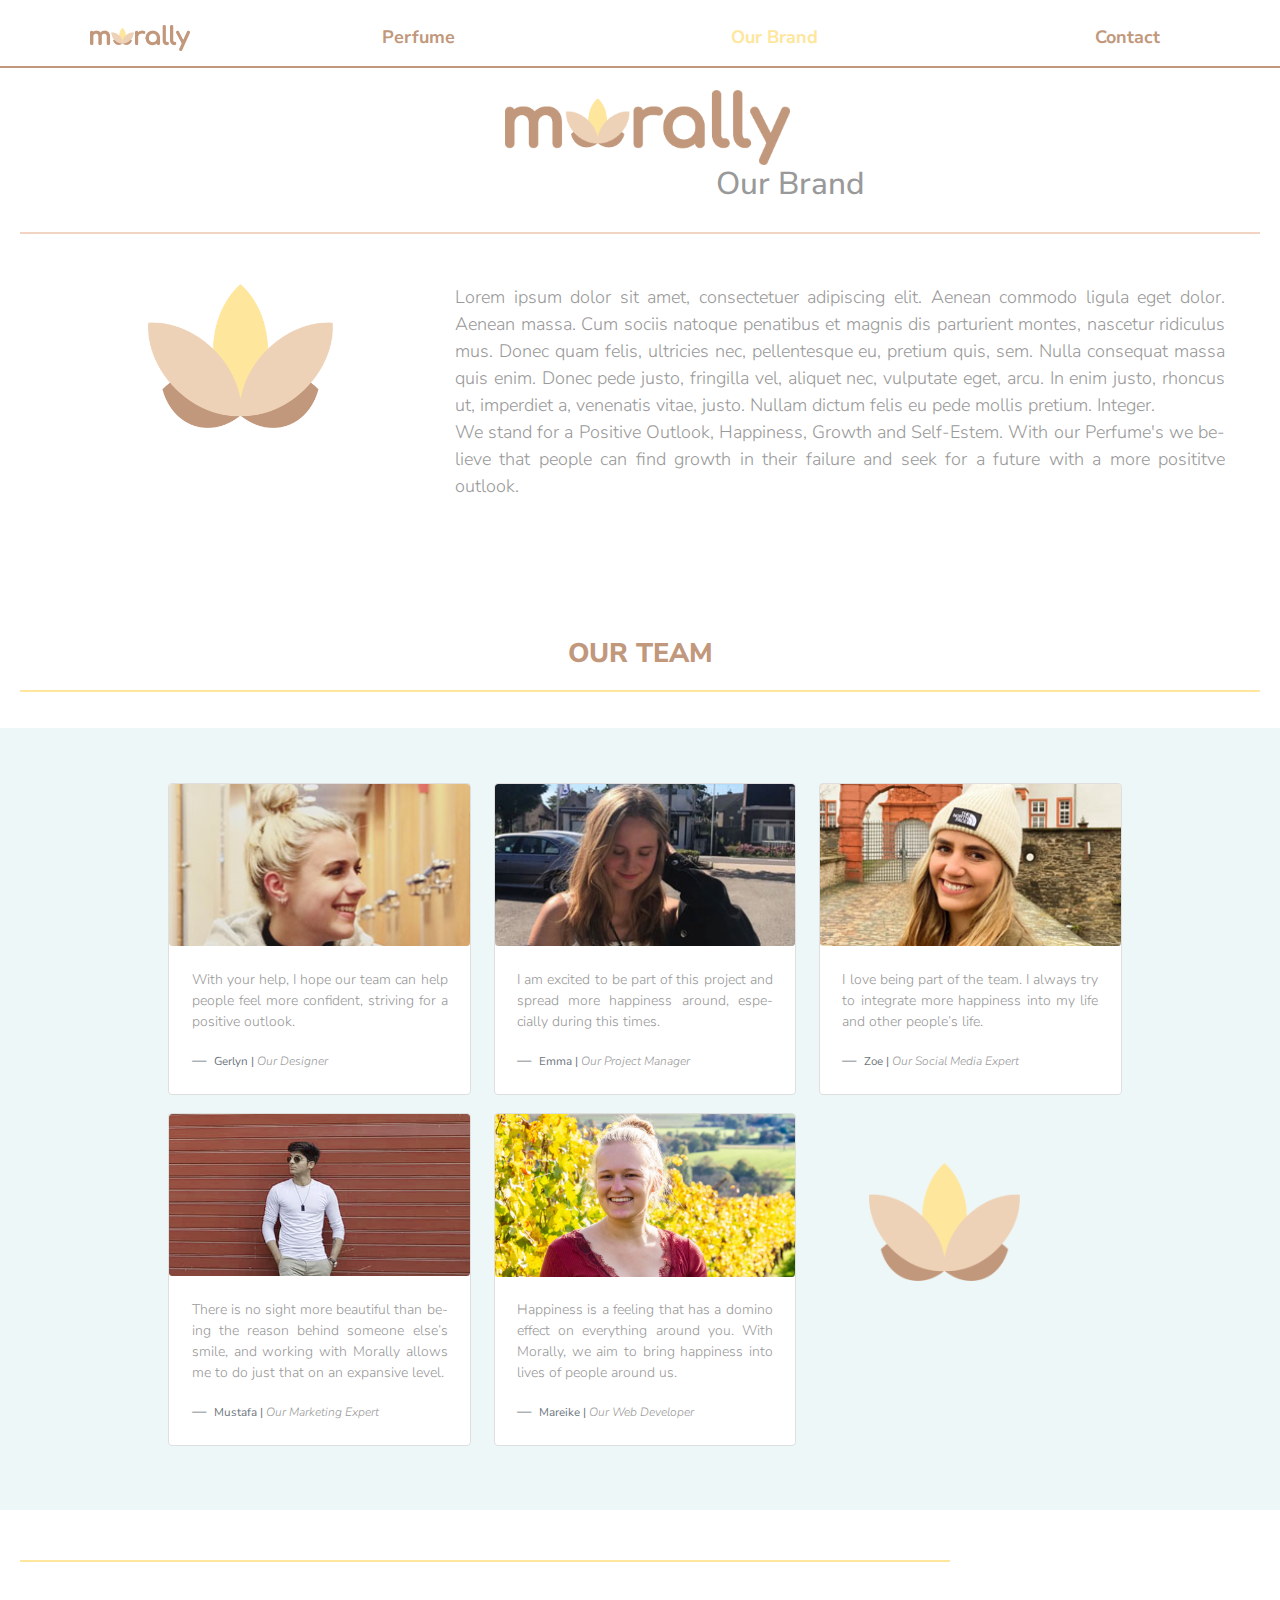
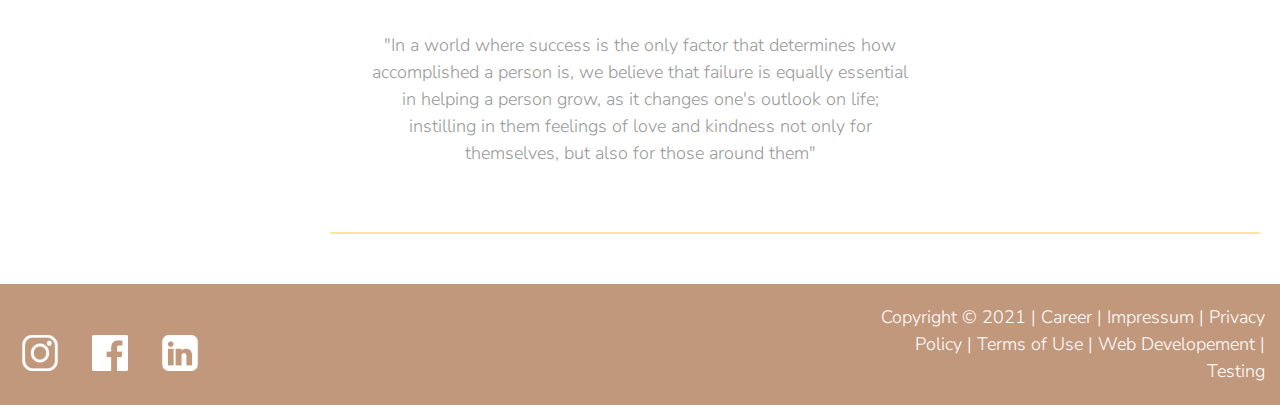
==== about_us.html @ ff05f52d "added new css and improvements" ====
<!doctype html>
<html lang="en">
    <head>
      <!-- Global site tag (gtag.js) - Google Analytics -->
        <script async src="https://www.googletagmanager.com/gtag/js?id=UA-192711622-1"></script>
        <script>
        window.dataLayer = window.dataLayer || [];
        function gtag(){dataLayer.push(arguments);}
        gtag('js', new Date());

        gtag('config', 'UA-192711622-1');
        </script>
        <!-- Required meta tags -->
        <meta charset="utf-8">
        <meta name="viewport" content="width=device-width, initial-scale=1, shrink-to-fit=no">

        <!-- Bootstrap CSS -->
        <link rel="stylesheet" href="css/bootstrap.min.css" type="text/css">
        <link href="css/styles.css" rel="stylesheet" type="text/css">
        <link rel="preconnect" href="https://fonts.gstatic.com">
        <link href="https://fonts.googleapis.com/css2?family=Nunito+Sans:wght@300;800&display=swap" rel="stylesheet">
        <title>Morally</title>
    </head>
  <body>
    <!-- navbar stars-->
<div class="border-nav  fixed-top">
    <nav class="navbar navbar-expand-lg navbar-light">
      <a class="navbar-brand nav-link" href="index.html" >
        <img src="images/Logo_Morally.png" width="100" class="d-inline-block align-top" alt="morally_logo">
      </a>
      <button class="navbar-toggler" type="button" data-toggle="collapse" data-target="#navbarSupportedContent" aria-controls="navbarSupportedContent" aria-expanded="false" aria-label="Toggle navigation">
        <span class="navbar-toggler-icon"></span>
      </button>
      <div class="collapse navbar-collapse" id="navbarSupportedContent">
      <!-- <a class="flex-sm-fill text-sm-center nav-link nav-font-color" href="index.html"><img src="images/Logo_Morally.png" width="100" class="d-inline-block align-top" alt="cup"></a> -->
      <a class="flex-sm-fill text-sm-center nav-link nav-font-color" href="product.html">Perfume</a>
      <a class="flex-sm-fill text-sm-center nav-link nav-font-color2" href="about_us.html">Our Brand</a>
      <a class="flex-sm-fill text-sm-center nav-link nav-font-color" href="contact.html">Contact</a>
    </div>
    </nav>
  </div>
      <!-- navbar ends  -->
     <header>
        <div class="container-fluid box-4 box-5">
          <div class="row justify-content-center text-center border-headline-3">
            <div class="col-md-6 offset-md-3">
              <img src="images/Logo_Morally.png" class="Logo d-block w-50 img-fluid" alt="Morally">
              <h3>Our Brand</h3>
            </div>
          </div>
        </div>
      </header>
      <main>
        <!-- backgorund-info -->
        <div class="box box-5">
        <div class="row box">
          <div class="col-md-4 col-12">
            <img  src="images/Morally_Flower.png" alt="Flower" class="d-block w-50 img-fluid logo-size mx-auto">
          </div>
          <div class="col-md-8 col-12 Blocksatz">
            Lorem ipsum dolor sit amet, consectetuer adipiscing elit. Aenean commodo ligula eget dolor. Aenean massa. Cum sociis natoque penatibus et magnis dis parturient montes, nascetur ridiculus mus. Donec quam felis, ultricies nec, pellentesque eu, pretium quis, sem. Nulla consequat massa quis enim. Donec pede justo, fringilla vel, aliquet nec, vulputate eget, arcu. In enim justo, rhoncus ut, imperdiet a, venenatis vitae, justo. Nullam dictum felis eu pede mollis pretium. Integer.
            <br>
           <p>We stand for a Positive Outlook, Happiness, Growth and Self-Estem. With our Perfume's we believe that people can find growth in their failure and seek for a future with a more posititve outlook.</p>
        </div>
      </div>
    </div>
        <!-- end introduction, mission, vision, values -->
        <!-- team -->
        <div class="container-fluid">
          <div class="box">
            <h4 class="Headline border-headline text-center">OUR TEAM</h4><br>
          </div>
        <div class="box-2 color4 Blocksatz">
          <div class="row">
              <div class="col-md-10 offset-md-1">
                  <div class="card-columns">
                      <div class="card">
                        <img class="card-img img-fluid" src="images/picture_Gerlyn.jpg" alt="Card image">
                        <div class="card-body">
                          <p class="card-text">With your help, I hope our team can help people feel more confident, striving for a positive outlook.<br></p>
                          <div class="blockquote-footer">
                            <small class="text-muted">
                              Gerlyn |<cite title="Source Title"> Our Designer</cite>
                            </small>
                          </div>
                        </div>
                    </div>
                    <div class="card">
                      <img class="card-img img-fluid" src="images/picture_Emma.jpg" alt="Card image">
                      <div class="card-body">
                        <p class="card-text">I am excited to be part of this project and spread more happiness around, especially during this times.</p>
                        <div class="blockquote-footer">
                          <small class="text-muted">
                            Emma |<cite title="Source Title">  Our Project Manager</cite>
                          </small>
                        </div>
                      </div>
                  </div>
                  <div class="card">
                    <img class="card-img img-fluid" src="images/picture_Zoe.jpg" alt="Card image">
                    <div class="card-body">
                      <p class="card-text">I love being part of the team. I always try to integrate more happiness into my life and other people’s life.</p>
                      <div class="blockquote-footer">
                        <small class="text-muted">
                          Zoe |<cite title="Source Title">  Our Social Media Expert</cite>
                        </small>
                      </div>
                    </div>
                  </div>
                  </div>
                </div>
              </div>
              <div class="row">
               <div class="col-md-10 offset-md-1">
                <div class="card-columns">
                  <div class="card">
                    <img class="card-img img-fluid" src="images/picture_Mustafa.jpg" alt="Card image">
                      <div class="card-body">
                        <p class="card-text">There is no sight more beautiful than being the reason behind someone else’s smile, and working with Morally allows me to do just that on an expansive level.</p>
                          <div class="blockquote-footer">
                            <small class="text-muted">
                                  Mustafa |<cite title="Source Title">  Our Marketing Expert</cite>
                            </small>
                          </div>
                        </div>
                      </div>
                      <div class="card">
                        <img class="card-img img-fluid" src="images/picture_Mareike.jpg" alt="Card image">
                          <div class="card-body">
                              <p class="card-text"> Happiness is a feeling that has a domino effect on everything around you. With Morally, we aim to bring happiness into lives of people around us.</p>
                              <div class="blockquote-footer">
                                <small class="text-muted">
                                  Mareike |<cite title="Source Title">  Our Web Developer</cite>
                                </small>
                              </div>
                            </div>
                        </div>
                        <div class="card smartnone" style="background-color:transparent; border:none;">
                          <img class="w-50 float-center" src="images/Morally_Flower.png" alt="Card image">
                          </div>
                      </div>
                    </div>
                  </div>
                </div>
          </div>

        <!-- vision -->
        <div class="container-fluid box box-5">
          <div class="row">
            <div class="col-md-3 border-headline-2 smartnone">
              </div>
            <div class="col-md-6 border-headline border-headline-2 text-center">
              <div  class="box">
                <p>"In a world where success is the only factor that determines how accomplished a person is, we believe that failure is equally essential in helping a person grow, as it changes one's outlook on life; instilling in them feelings of love and kindness not only for themselves, but also for those around them"</p><br>
              </div>
            </div>
            <div class="col-md-3 border-headline smartnone">
                <div class="container-fluid"></div>
              </div>
            </div>
          </div>

      </main>
      <footer>
        <div class="row navbar navbar-expand-lg">
          <div class="col">
            <div class="icon"><a href="https://www.instagram.com/_morally_official_/" target="_blank"><img src="images/Instagram_Icon_weiss.png" alt="Instagram"></a></div>
            <div class="icon" id="Facebook"><a href="https://de-de.facebook.com/ " target="_blank"><img src="images/Facebook_Icon_weiss.png" alt="Facebook"></a></div>
            <div class="icon"><a href="https://www.linkedin.com/ " target="_blank"><img src="images/LinkedIn_Icon_weiss.png" alt="LinkedIn"></a></div>
          </div>
          <div class="col cup-footer text-center">
          </div>
          <div class="col text-right">
            <a class="color-white" href="link.html">Copyright © 2021 | Career | Impressum | Privacy Policy | Terms of Use</a><a class="color-white"  href="testing_prototype.html"> | Web Developement | Testing</a>
          </div>
        </div>
      </footer>
    <!-- Optional JavaScript -->
    <!-- jQuery first, then Popper.js is included in the Bootstrap JS, then Bootstrap JS -->
    <script src="js/jquery-3.6.0.slim.min.js"></script>
    <script src="js/bootstrap.bundle.min.js"></script>
    <!-- <script src=""></script> -->
  </body>
</html>
---- css/styles.css ----
/* own css */
* {
margin: 0;
padding: 0;
font-family: 'Raleway', sans-serif;
color: #999999;
font-family: 'Nunito Sans', sans-serif;
font-weight: 300;
font-size: 18px;
}
.row {
  padding: 0;
  margin: 0;
}
.container-fluid {
  padding: 0;
  margin: 0;
}
.box {
  margin-top: 50px;
  padding: 0 20px;
}
.box-2{
  padding: 50px;
}

.box-5 {
  padding-bottom: 50px;
}

.box-3 {
  padding-bottom: 50px;
  padding-top:  50px;
}
.box-4 {
    padding: 0 20px;
}


/* NEW */
.box-5 {
  margin-top: 50px;;
}

.Headline {
  font-weight: 800;
  color: #C1987C;
 }

 .color1 {
   background-color: rgba(242, 212, 194,0.5);

 }
 .color2 {
   background-color: rgba( 	255, 230, 157,0.5);
 }
 .color3 {
   background-color: rgba(230, 236, 182,0.5);
 }
 .color4 {
   background-color: rgba( 	222, 240, 240,0.5);
 }
 .color-white {
   color: white;
 }
 .color-yellow-light {
   background-color: #FFF6DD;
 }
 .center-img {
   padding: 20px 0px;
 }

 .box-text {
   padding: 100px 200px;
   margin: 20px 0px;
 }

 .box-text-2 {
   padding: 50px;
   margin: 40px 0px;
 }

 .box-text-3 {
   padding: 10px 30px;
 }

 .box-text-4 {
   padding: 10px 10px 15px 0px;
 }

 .background {
   padding: 20px 15px 15px 15px;
   margin: 20px;
 }

 .Blocksatz {
   hyphens: auto;
 	text-align: justify
 }


/* nav */
.border-nav {
  border-bottom: solid #c1987c 2px;
  background-color: white;
  padding: 10px 0 0 0;
}
.nav-font-color {
  color: #c1987c;
  font-weight: bold;
}
.nav-font-color2 , .nav-link:hover {
  color: #fee69c;
  font-weight: bold
}

/* introduction */
.Logo {
  margin-top: 20px;
  width: 30%;
}

/* .background {
  padding: 20px 15px 15px 15px;
  margin: 20px;
} */

/* index  */

/* slideshow */

/* footer */
footer {
 background-color: #c1987c;
}

footer div div {
  display: inline-block;
}
footer div div div {
  display: inline-block;
  width: 2rem;
  height: 2rem;
  margin-top: 1rem;
}
footer div div img {
  height: 100%;
}
footer .row {
 padding: 20px 0;
 margin: 0;
}
#icon {
  margin-left: 1.5rem;
  margin-bottom: 0.5rem;
  display: inline-block;
}
.icon {
  margin-right: 1.2rem;
}
#Facebook {
  margin-left: 0.8rem;
}
#impressumText {
  display: flex;
  margin-top: 1rem;
  margin-left: 2rem;
  margin-right: 1rem;
  font-size: 0.7rem;
}
footer a:hover {
  text-decoration: none;
  color: grey;
}

/* contact */

#ersteReiheSmartphone {
  display: none;
}

#ersteReiheDesktop {
  display: flex;
  justify-content: center;
  width: 90%;
}
.TabletQuerieContact {
  width: 90%;
}

.Name {
  background-color: #ffffff;
  height: 2rem;
  margin-right: 0.5rem;
  font-size: 0.8rem;
  border-radius: 10px;
  border-style: hidden;
  border:  #C1987C solid 2px;
  color:  #C1987C;
}

.Surname {
  background-color: #ffffff;
  height: 2rem;
  margin-left: 0.5rem;
  font-size: 0.8rem;
  border-radius: 10px;
  border-style: hidden;
  border:  #C1987C solid 2px;
  color:  #C1987C;
}

#EMail {
  background-color: #ffffff;
  height: 2rem;
  display: block;
  order: 2;
  margin-top: 1rem;
  font-size: 0.8rem;
  border-radius: 10px;
  border-style: hidden;
  border:  #C1987C solid 2px;
  color:  #C1987C;

}

#Subject {
  background-color: #ffffff;
  height: 2rem;
  display: block;
  order: 3;
  margin-top: 1rem;
  font-size: 0.8rem;
    border-radius: 10px;
    border-style: hidden;
    border:  #C1987C solid 2px;
    color:  #C1987C;

}

#Message {
  background-color: #ffffff;
  height: 10rem;
  display: block;
  order: 4;
  margin-top: 1rem;
  font-size: 0.8rem;
  border-radius: 10px;
  border-style: hidden;
  border:  #C1987C solid 2px;
  color:  #C1987C;
}

.submit {
  color: #C1987C;
  order: 4;
  background-color:#FFFFFF;
  margin-top: 1rem;
  height: 2.2rem;
  width: 13rem;
  border-style: hidden;
  border:  #C1987C solid 2px;
  border-radius: 10px;
  font-size: 1rem;
  font-weight: bold;
  color:  #C1987C;
}

.submit:hover {
  background-color:  rgb(242, 212, 194);
  color: white;
  border: white;
}

textarea {
  resize: none;
}

#WeisseBoxenFormular {
  display: flex;
  flex-wrap: wrap;
  align-items: center;
  flex-direction: column;
  align-content: center;
  justify-content: center;
  z-index: 1;
}

#WeisseBoxenFormular input {
  padding-left: 0.5rem;
}

#WeisseBoxenFormular textarea {
  padding-left: 0.5rem;
}


.contact-background {
  background-image: url("../images/color1-background.jpg");
  background-size: contain;
}

.border-headline-5 {
  border-bottom: solid rgb(230, 236, 182) 2px;
  padding: 20px;
}
	
.border-headline-3 {
  border-bottom: solid rgb(242, 212, 194) 2px;
  padding: 20px;
}

/* about us */
.box-team {
  padding: 20px;
  margin: 20px;
}

.img-size {
  padding: 10px;
}

.border-headline-2 {
    border-top: solid #FFE69D 2px;
    /* padding: 20px; */
 }

.border-headline {
    border-bottom: solid #FFE69D 2px;
    padding: 20px;
 }

.border-headline {
    border-bottom: solid #FFE69D 2px;
    padding: 20px;
 }

.float-center {
  margin: 50px;
}

cite {
  font-size: 12px;
}

.card-text {
  font-size: 14px;
}
.card{
	display: inline-grid;
	margin: 5px;
}


/* Testing */

.border-headline-4 {
    border-bottom: solid #def0f0 2px;
    padding: 20px;
 }

.small-fontsize  {
  font-size: 12px;
}

/* Index NEW */
.Insta-Button {
  color: #C1987C;
  font-weight: bold;
}

.fixed-top {
    position: fixed;
    top: 0;
    right: 0;
    left: 0;
    z-index: 1030;
}

/*NAV NEW*/
.nav-link {
  padding: 0.3rem 0rem 0.3rem 4rem;
}



/* NEW1 Media Queries //Contact Page */
/* // Small devices (landscape phones, 576px and up) */
@media (max-width: 576px)
/* Contact Page */
    {
   .contact-background {
     background-image: none;
     background-color: rgba(242, 212, 194,0.5);
     }
     .smartnone {
       display: none;
     }
     /*navbar*/
     .nav-link {
       padding: 0.3rem 0rem 0.3rem 0rem;

     }
   }


.navbar-brand {
  font-size: 0rem;
}

.carousel-control-next-icon {
  color: black;
}
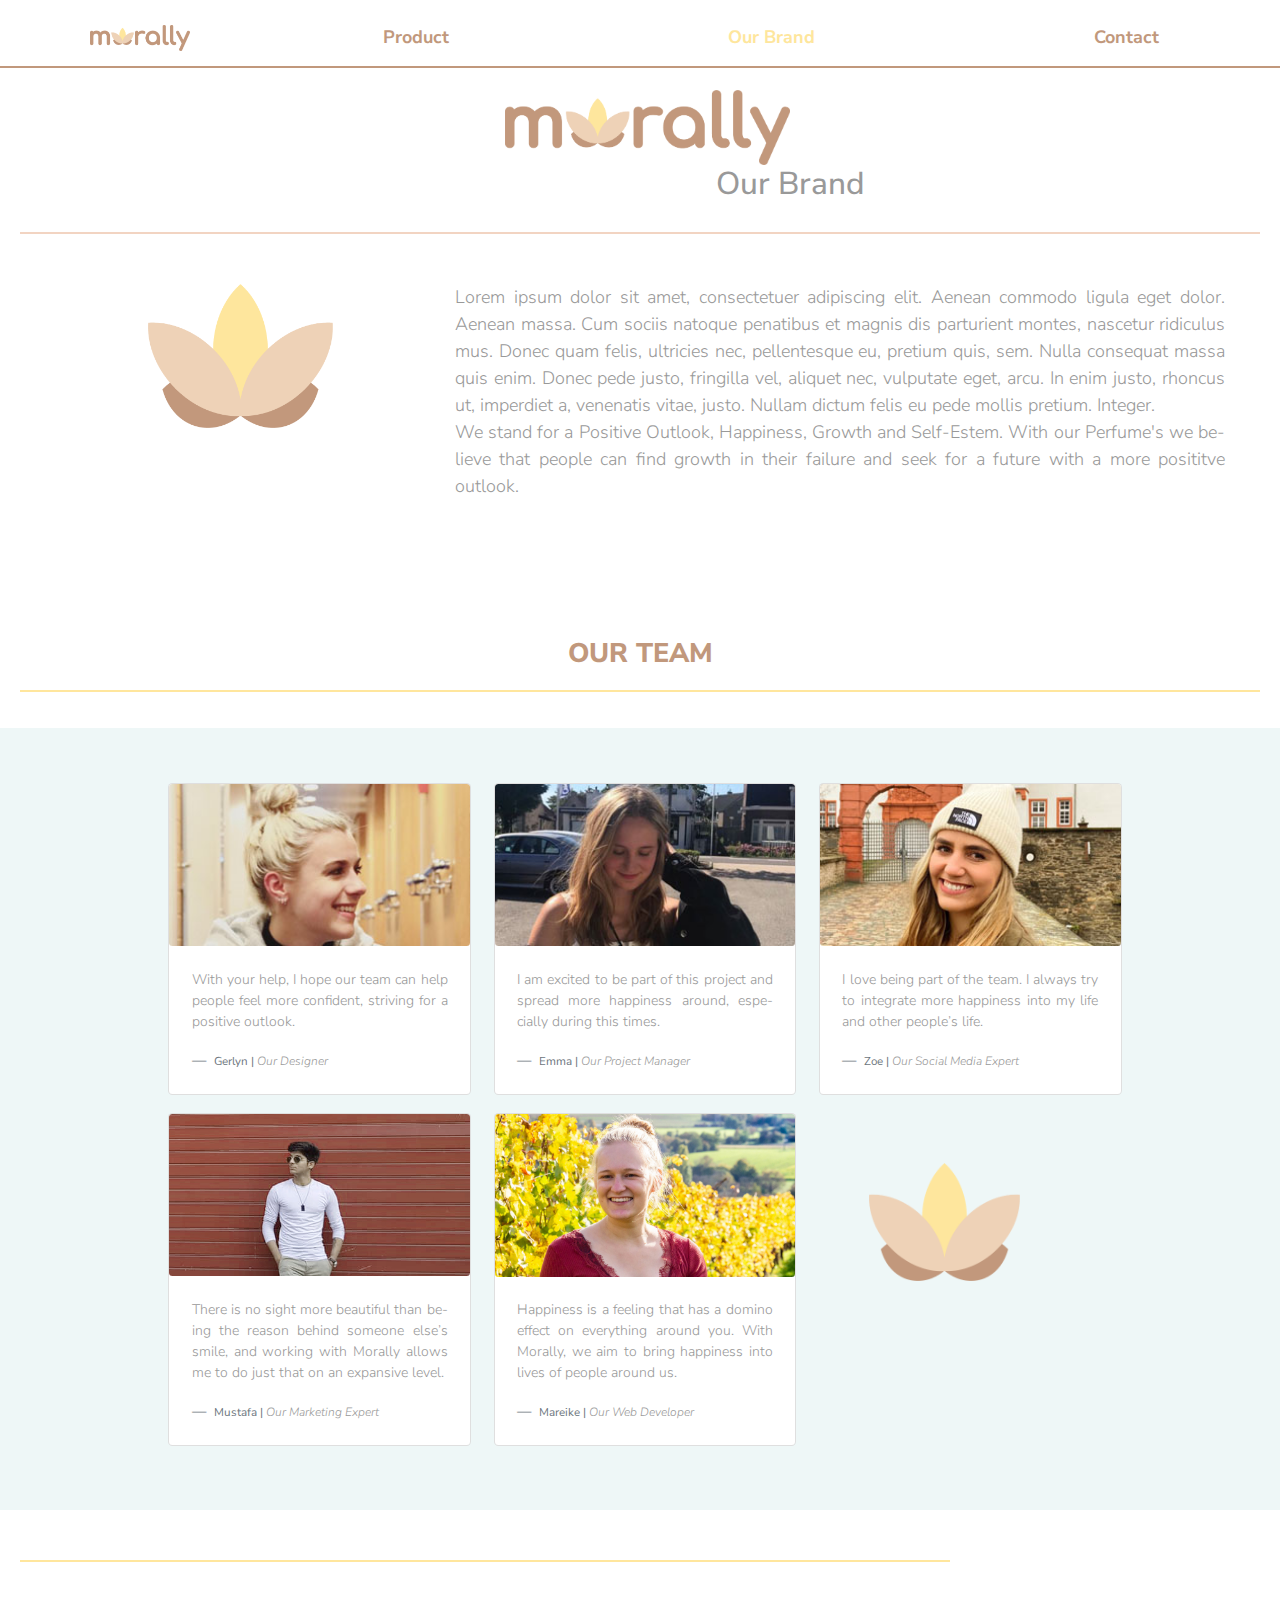
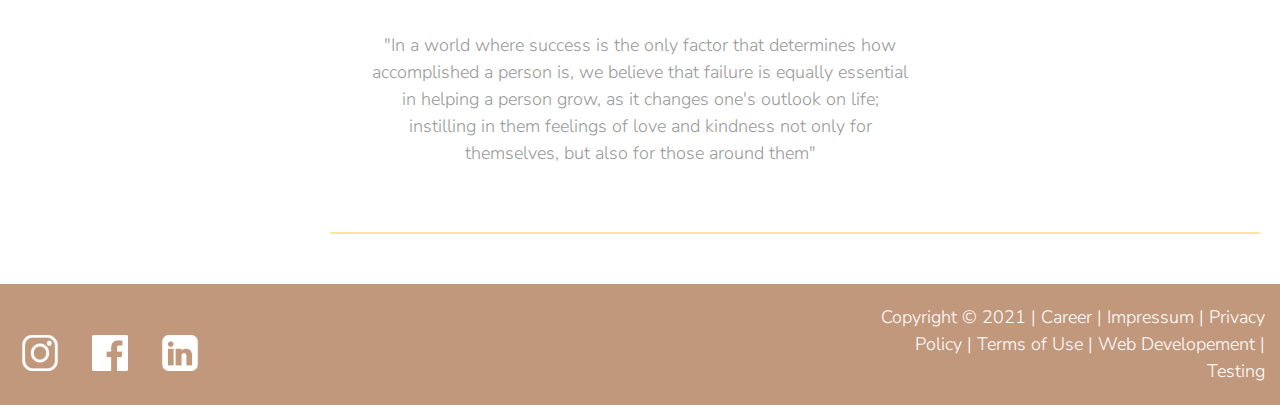
==== commit 7e782b68: "renamed product page" ====
--- a/about_us.html
+++ b/about_us.html
@@ -33,7 +33,7 @@
       </button>
       <div class="collapse navbar-collapse" id="navbarSupportedContent">
       <!-- <a class="flex-sm-fill text-sm-center nav-link nav-font-color" href="index.html"><img src="images/Logo_Morally.png" width="100" class="d-inline-block align-top" alt="cup"></a> -->
-      <a class="flex-sm-fill text-sm-center nav-link nav-font-color" href="product.html">Perfume</a>
+      <a class="flex-sm-fill text-sm-center nav-link nav-font-color" href="product.html">Product</a>
       <a class="flex-sm-fill text-sm-center nav-link nav-font-color2" href="about_us.html">Our Brand</a>
       <a class="flex-sm-fill text-sm-center nav-link nav-font-color" href="contact.html">Contact</a>
     </div>
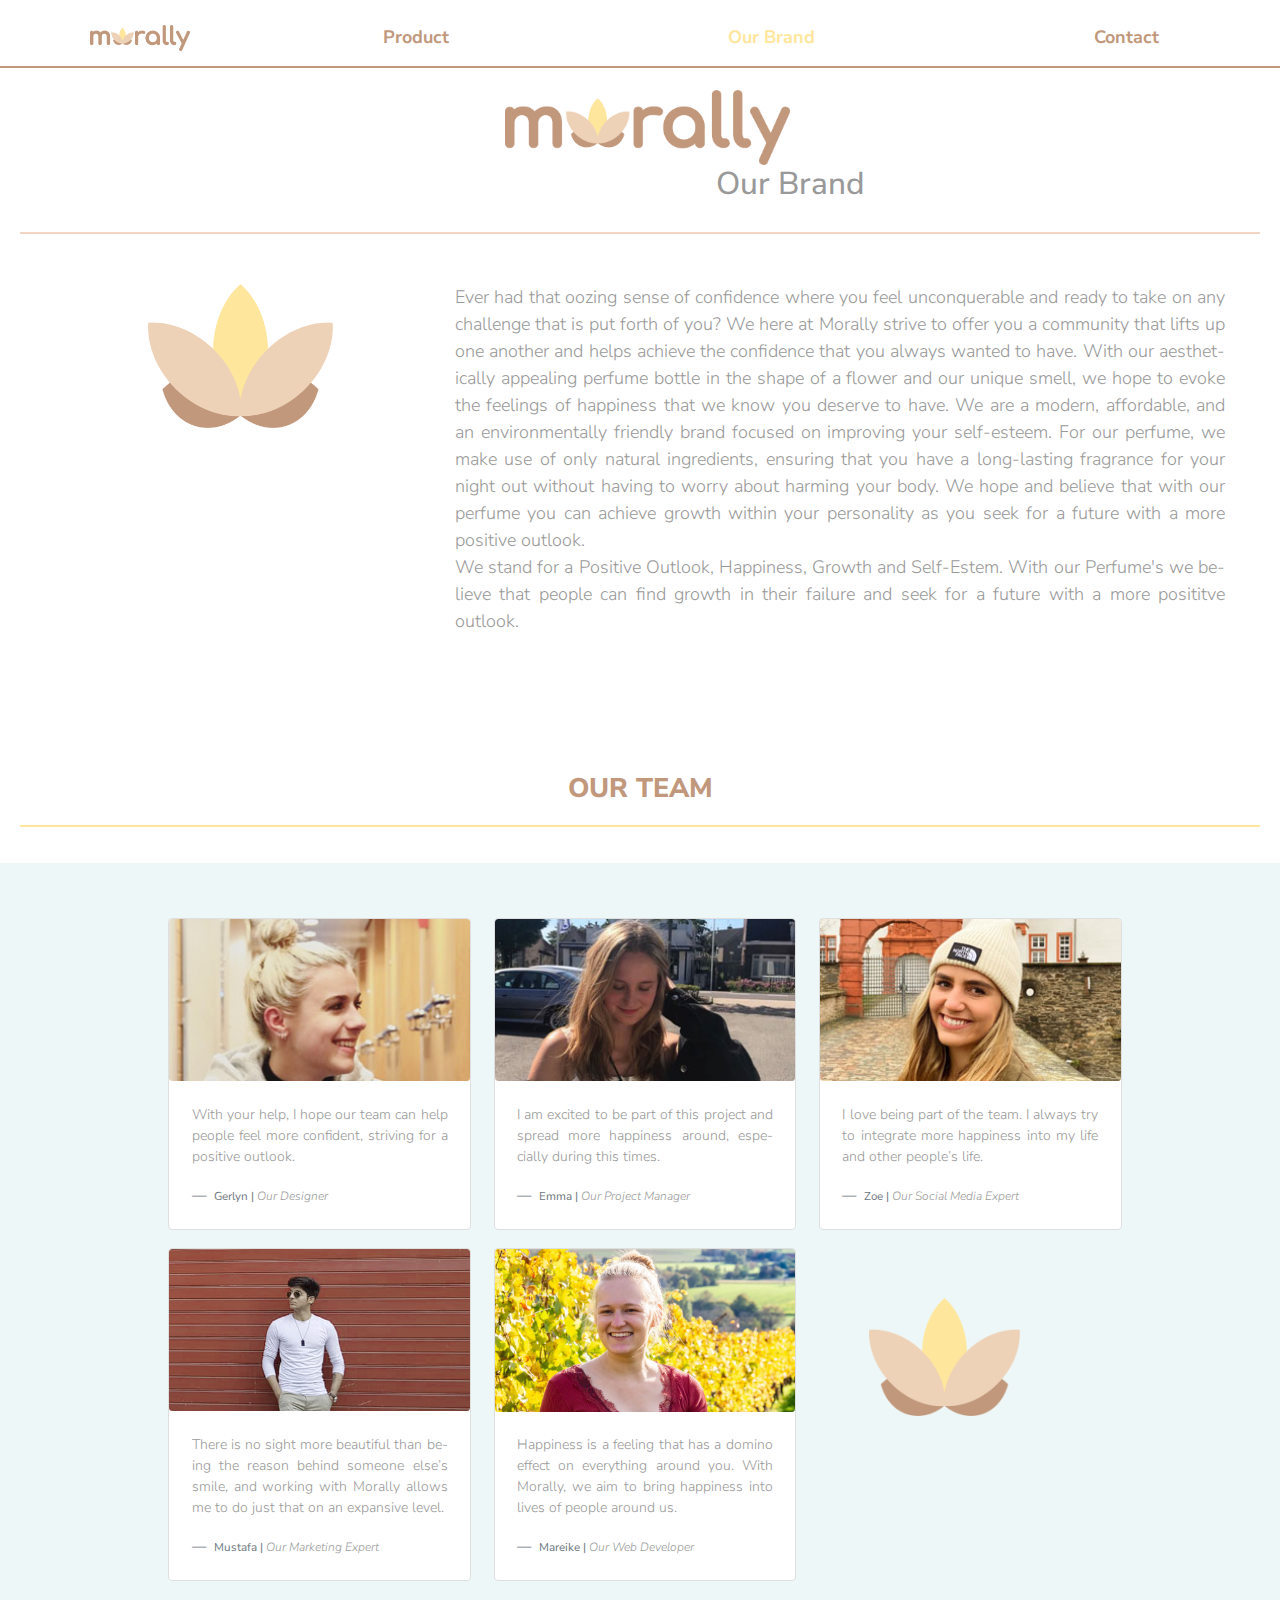
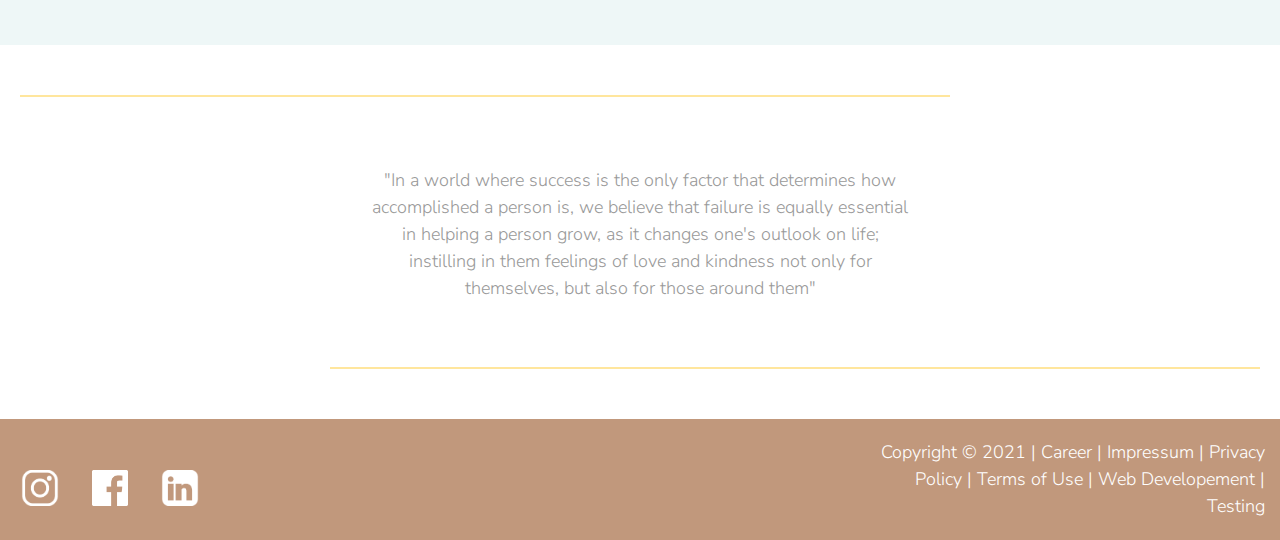
==== commit f8aee1e1: "added text about us page" ====
--- a/about_us.html
+++ b/about_us.html
@@ -58,7 +58,9 @@
             <img  src="images/Morally_Flower.png" alt="Flower" class="d-block w-50 img-fluid logo-size mx-auto">
           </div>
           <div class="col-md-8 col-12 Blocksatz">
-            Lorem ipsum dolor sit amet, consectetuer adipiscing elit. Aenean commodo ligula eget dolor. Aenean massa. Cum sociis natoque penatibus et magnis dis parturient montes, nascetur ridiculus mus. Donec quam felis, ultricies nec, pellentesque eu, pretium quis, sem. Nulla consequat massa quis enim. Donec pede justo, fringilla vel, aliquet nec, vulputate eget, arcu. In enim justo, rhoncus ut, imperdiet a, venenatis vitae, justo. Nullam dictum felis eu pede mollis pretium. Integer.
+           Ever had that oozing sense of confidence where you feel unconquerable and ready to take on any challenge that is put forth of you? We here at Morally strive to offer you a community that lifts up one another and helps achieve the confidence that you always wanted to have.
+			 
+			With our aesthetically appealing perfume bottle in the shape of a flower and our unique smell, we hope to evoke the feelings of happiness that we know you deserve to have. We are a modern, affordable, and an environmentally friendly brand focused on improving your self-esteem. For our perfume, we make use of only natural ingredients, ensuring that you have a long-lasting fragrance for your night out without having to worry about harming your body. We hope and believe that with our perfume you can achieve growth within your personality as you seek for a future with a more positive outlook.
             <br>
            <p>We stand for a Positive Outlook, Happiness, Growth and Self-Estem. With our Perfume's we believe that people can find growth in their failure and seek for a future with a more posititve outlook.</p>
         </div>
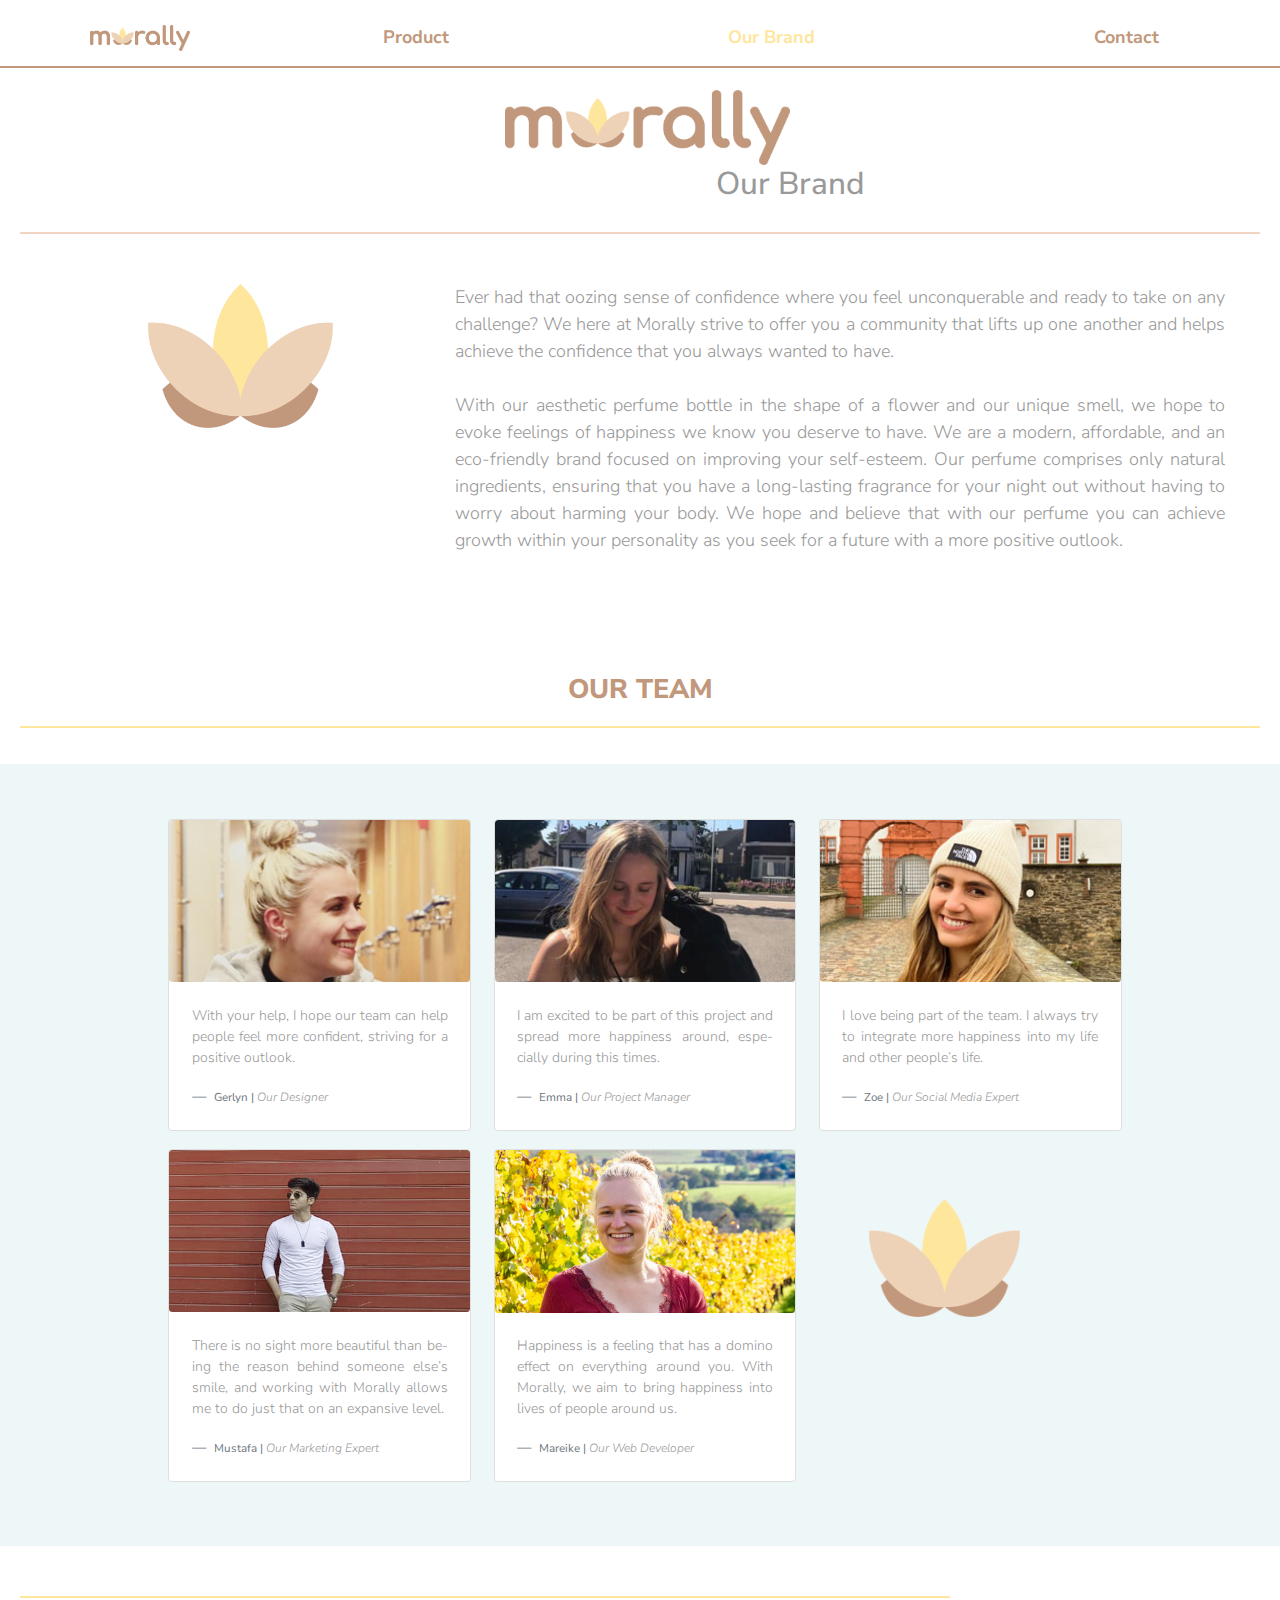
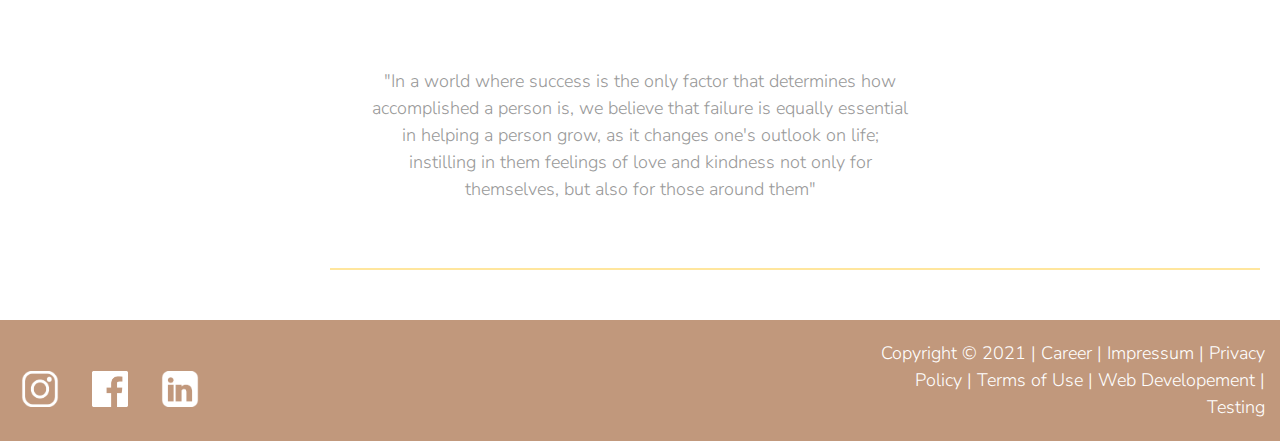
==== commit cf324d7a: "Text added" ====
--- a/about_us.html
+++ b/about_us.html
@@ -58,11 +58,8 @@
             <img  src="images/Morally_Flower.png" alt="Flower" class="d-block w-50 img-fluid logo-size mx-auto">
           </div>
           <div class="col-md-8 col-12 Blocksatz">
-           Ever had that oozing sense of confidence where you feel unconquerable and ready to take on any challenge that is put forth of you? We here at Morally strive to offer you a community that lifts up one another and helps achieve the confidence that you always wanted to have.
-			 
-			With our aesthetically appealing perfume bottle in the shape of a flower and our unique smell, we hope to evoke the feelings of happiness that we know you deserve to have. We are a modern, affordable, and an environmentally friendly brand focused on improving your self-esteem. For our perfume, we make use of only natural ingredients, ensuring that you have a long-lasting fragrance for your night out without having to worry about harming your body. We hope and believe that with our perfume you can achieve growth within your personality as you seek for a future with a more positive outlook.
-            <br>
-           <p>We stand for a Positive Outlook, Happiness, Growth and Self-Estem. With our Perfume's we believe that people can find growth in their failure and seek for a future with a more posititve outlook.</p>
+          Ever had that oozing sense of confidence where you feel unconquerable and ready to take on any challenge? We here at Morally strive to offer you a community that lifts up one another and helps achieve the confidence that you always wanted to have.
+			<br><br>With our aesthetic perfume bottle in the shape of a flower and our unique smell, we hope to evoke feelings of happiness we know you deserve to have. We are a modern, affordable, and an eco-friendly brand focused on improving your self-esteem. Our perfume comprises only natural ingredients, ensuring that you have a long-lasting fragrance for your night out without having to worry about harming your body. We hope and believe that with our perfume you can achieve growth within your personality as you seek for a future with a more positive outlook.
         </div>
       </div>
     </div>
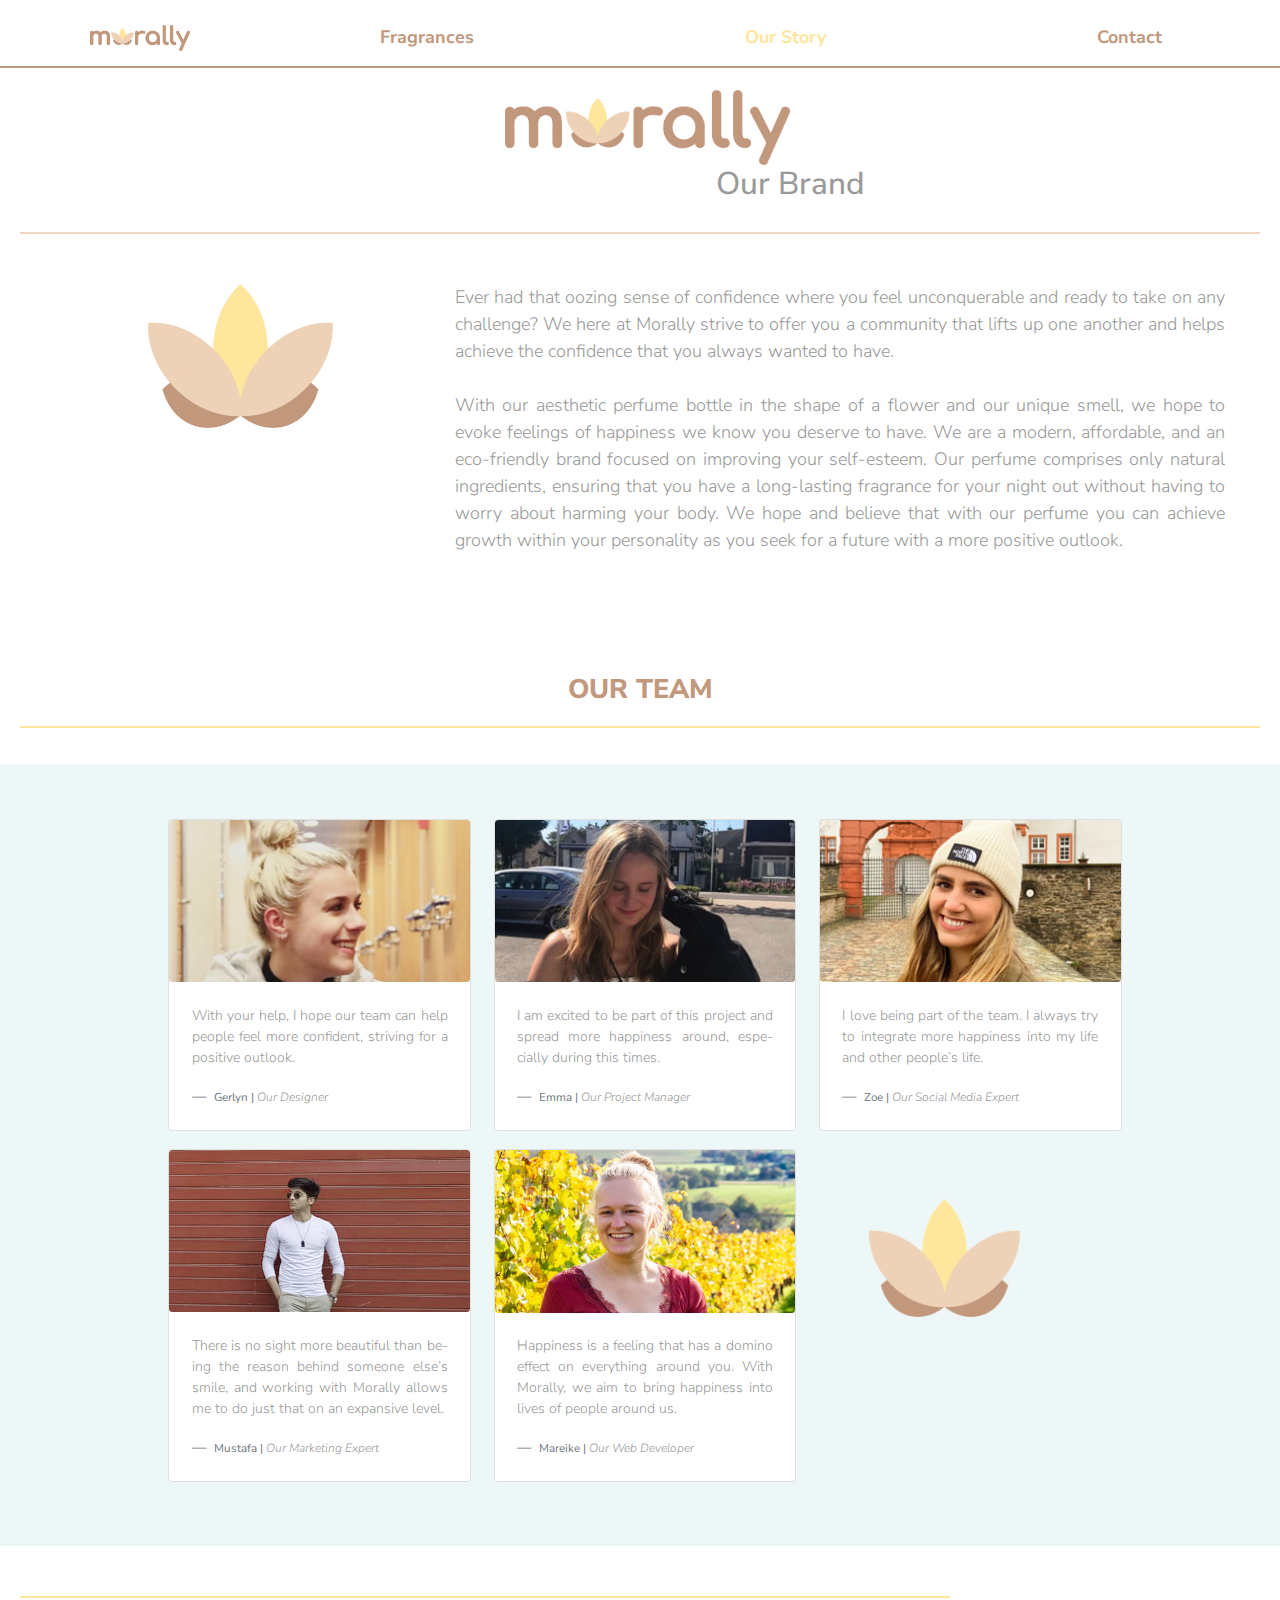
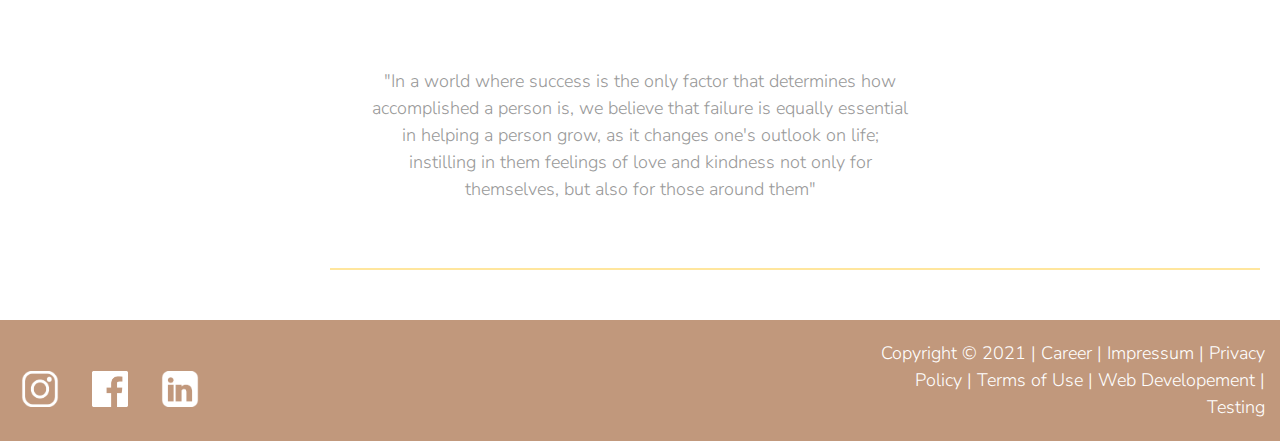
==== commit 66147de8: "changed the nav bar" ====
--- a/about_us.html
+++ b/about_us.html
@@ -33,8 +33,8 @@
       </button>
       <div class="collapse navbar-collapse" id="navbarSupportedContent">
       <!-- <a class="flex-sm-fill text-sm-center nav-link nav-font-color" href="index.html"><img src="images/Logo_Morally.png" width="100" class="d-inline-block align-top" alt="cup"></a> -->
-      <a class="flex-sm-fill text-sm-center nav-link nav-font-color" href="product.html">Product</a>
-      <a class="flex-sm-fill text-sm-center nav-link nav-font-color2" href="about_us.html">Our Brand</a>
+      <a class="flex-sm-fill text-sm-center nav-link nav-font-color" href="product.html">Fragrances</a>
+      <a class="flex-sm-fill text-sm-center nav-link nav-font-color2" href="about_us.html">Our Story</a>
       <a class="flex-sm-fill text-sm-center nav-link nav-font-color" href="contact.html">Contact</a>
     </div>
     </nav>
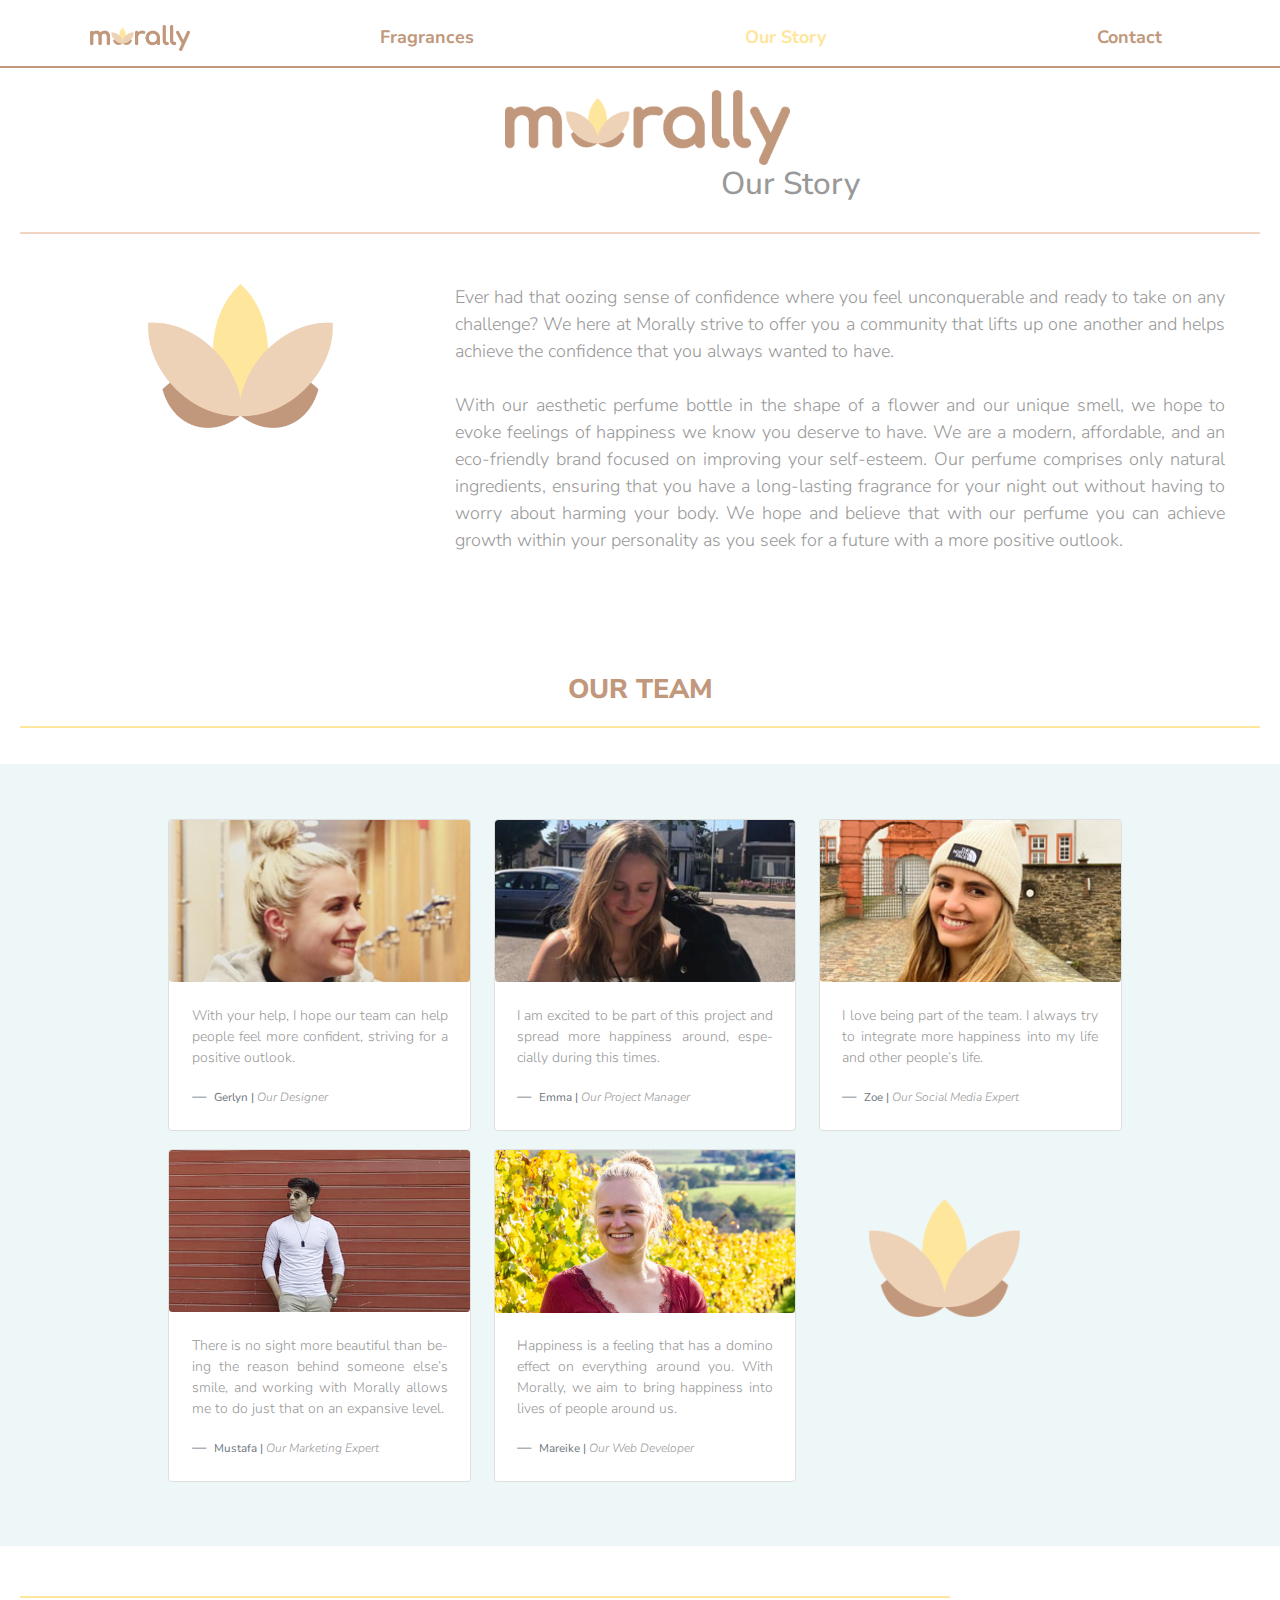
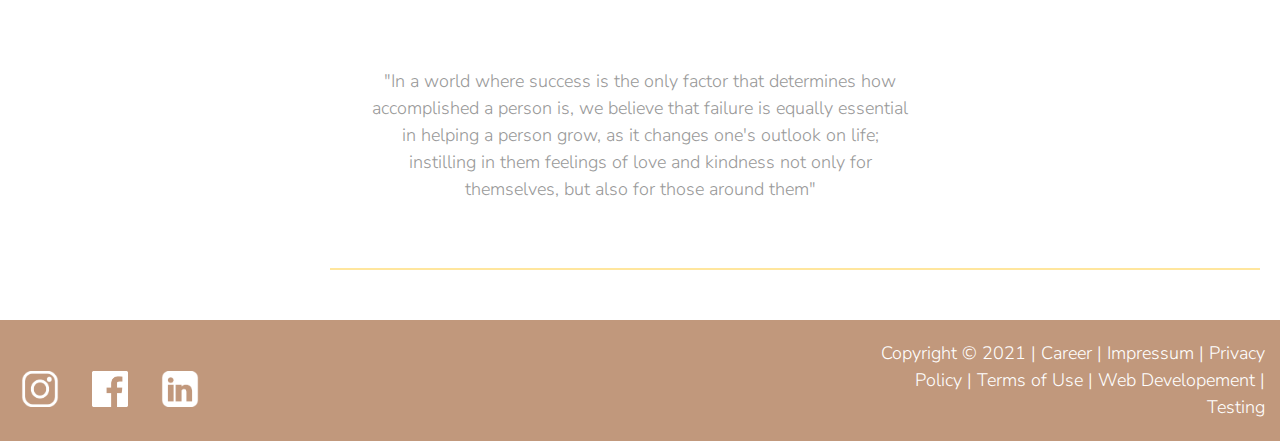
==== commit 479b260d: "changed about us headline" ====
--- a/about_us.html
+++ b/about_us.html
@@ -45,7 +45,7 @@
           <div class="row justify-content-center text-center border-headline-3">
             <div class="col-md-6 offset-md-3">
               <img src="images/Logo_Morally.png" class="Logo d-block w-50 img-fluid" alt="Morally">
-              <h3>Our Brand</h3>
+              <h3>Our Story</h3>
             </div>
           </div>
         </div>
--- a/css/styles.css
+++ b/css/styles.css
@@ -411,3 +411,6 @@
 .carousel-control-next-icon {
   color: black;
 }
+.logo-size {
+  width: 255px;
+}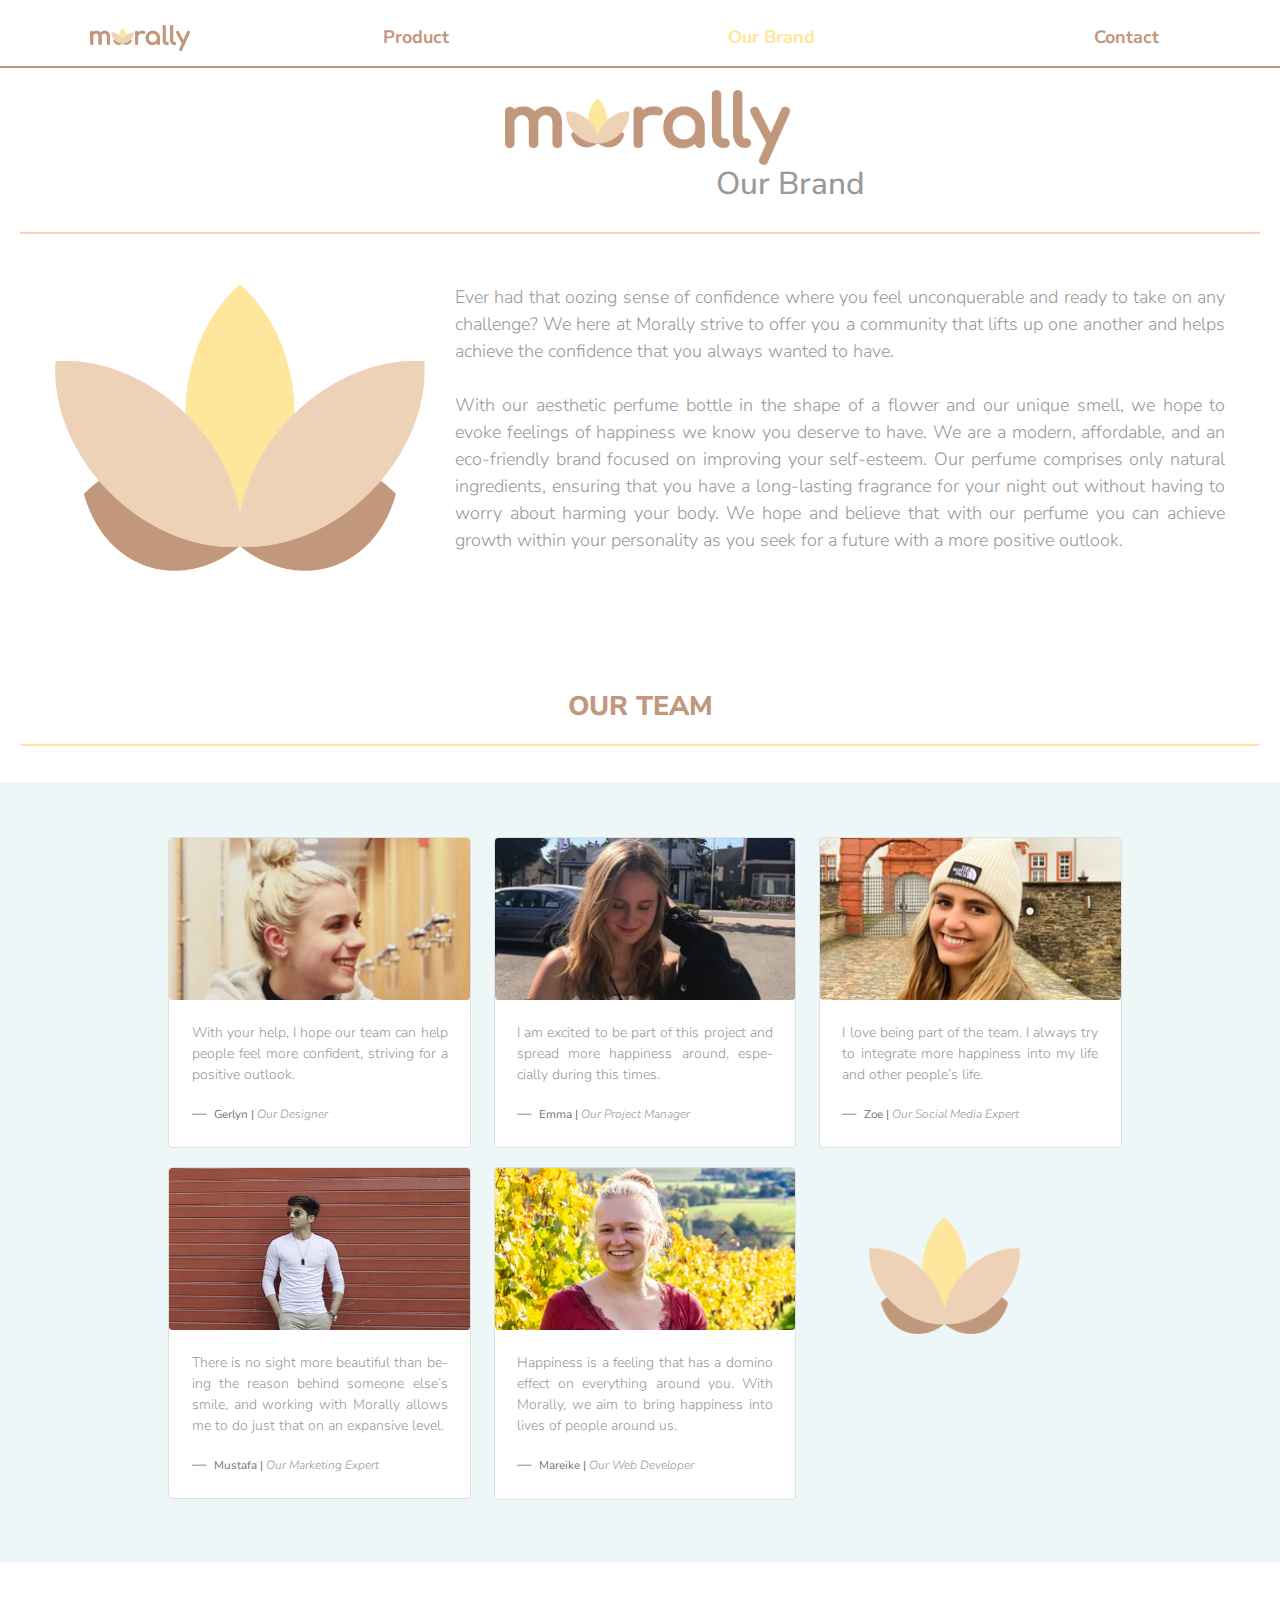
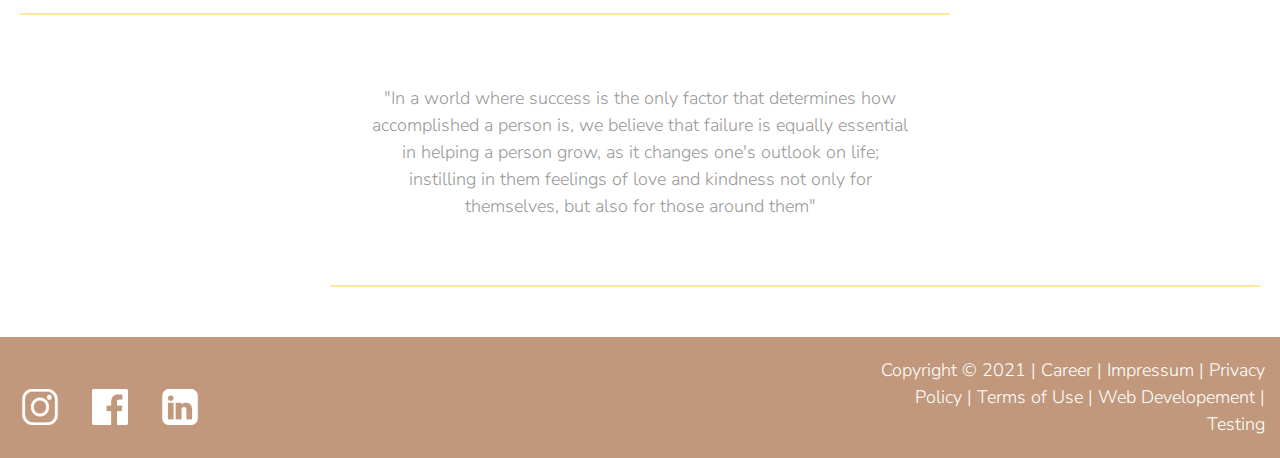
==== commit b0a78c40: "little changes" ====
--- a/about_us.html
+++ b/about_us.html
@@ -33,19 +33,19 @@
       </button>
       <div class="collapse navbar-collapse" id="navbarSupportedContent">
       <!-- <a class="flex-sm-fill text-sm-center nav-link nav-font-color" href="index.html"><img src="images/Logo_Morally.png" width="100" class="d-inline-block align-top" alt="cup"></a> -->
-      <a class="flex-sm-fill text-sm-center nav-link nav-font-color" href="product.html">Fragrances</a>
-      <a class="flex-sm-fill text-sm-center nav-link nav-font-color2" href="about_us.html">Our Story</a>
+      <a class="flex-sm-fill text-sm-center nav-link nav-font-color" href="product.html">Product</a>
+      <a class="flex-sm-fill text-sm-center nav-link nav-font-color2" href="about_us.html">Our Brand</a>
       <a class="flex-sm-fill text-sm-center nav-link nav-font-color" href="contact.html">Contact</a>
     </div>
-    </nav>
-  </div>
+  </nav>
+</div>
       <!-- navbar ends  -->
      <header>
         <div class="container-fluid box-4 box-5">
           <div class="row justify-content-center text-center border-headline-3">
             <div class="col-md-6 offset-md-3">
               <img src="images/Logo_Morally.png" class="Logo d-block w-50 img-fluid" alt="Morally">
-              <h3>Our Story</h3>
+              <h3>Our Brand</h3>
             </div>
           </div>
         </div>
@@ -54,8 +54,8 @@
         <!-- backgorund-info -->
         <div class="box box-5">
         <div class="row box">
-          <div class="col-md-4 col-12">
-            <img  src="images/Morally_Flower.png" alt="Flower" class="d-block w-50 img-fluid logo-size mx-auto">
+          <div class="col-md-4 col-12  smartnone">
+            <img  src="images/Morally_Flower.png" alt="Flower" class="d-block img-fluid logo-size mx-auto">
           </div>
           <div class="col-md-8 col-12 Blocksatz">
           Ever had that oozing sense of confidence where you feel unconquerable and ready to take on any challenge? We here at Morally strive to offer you a community that lifts up one another and helps achieve the confidence that you always wanted to have.
--- a/css/styles.css
+++ b/css/styles.css
@@ -304,7 +304,7 @@
   border-bottom: solid rgb(230, 236, 182) 2px;
   padding: 20px;
 }
-	
+
 .border-headline-3 {
   border-bottom: solid rgb(242, 212, 194) 2px;
   padding: 20px;
@@ -411,6 +411,3 @@
 .carousel-control-next-icon {
   color: black;
 }
-.logo-size {
-  width: 255px;
-}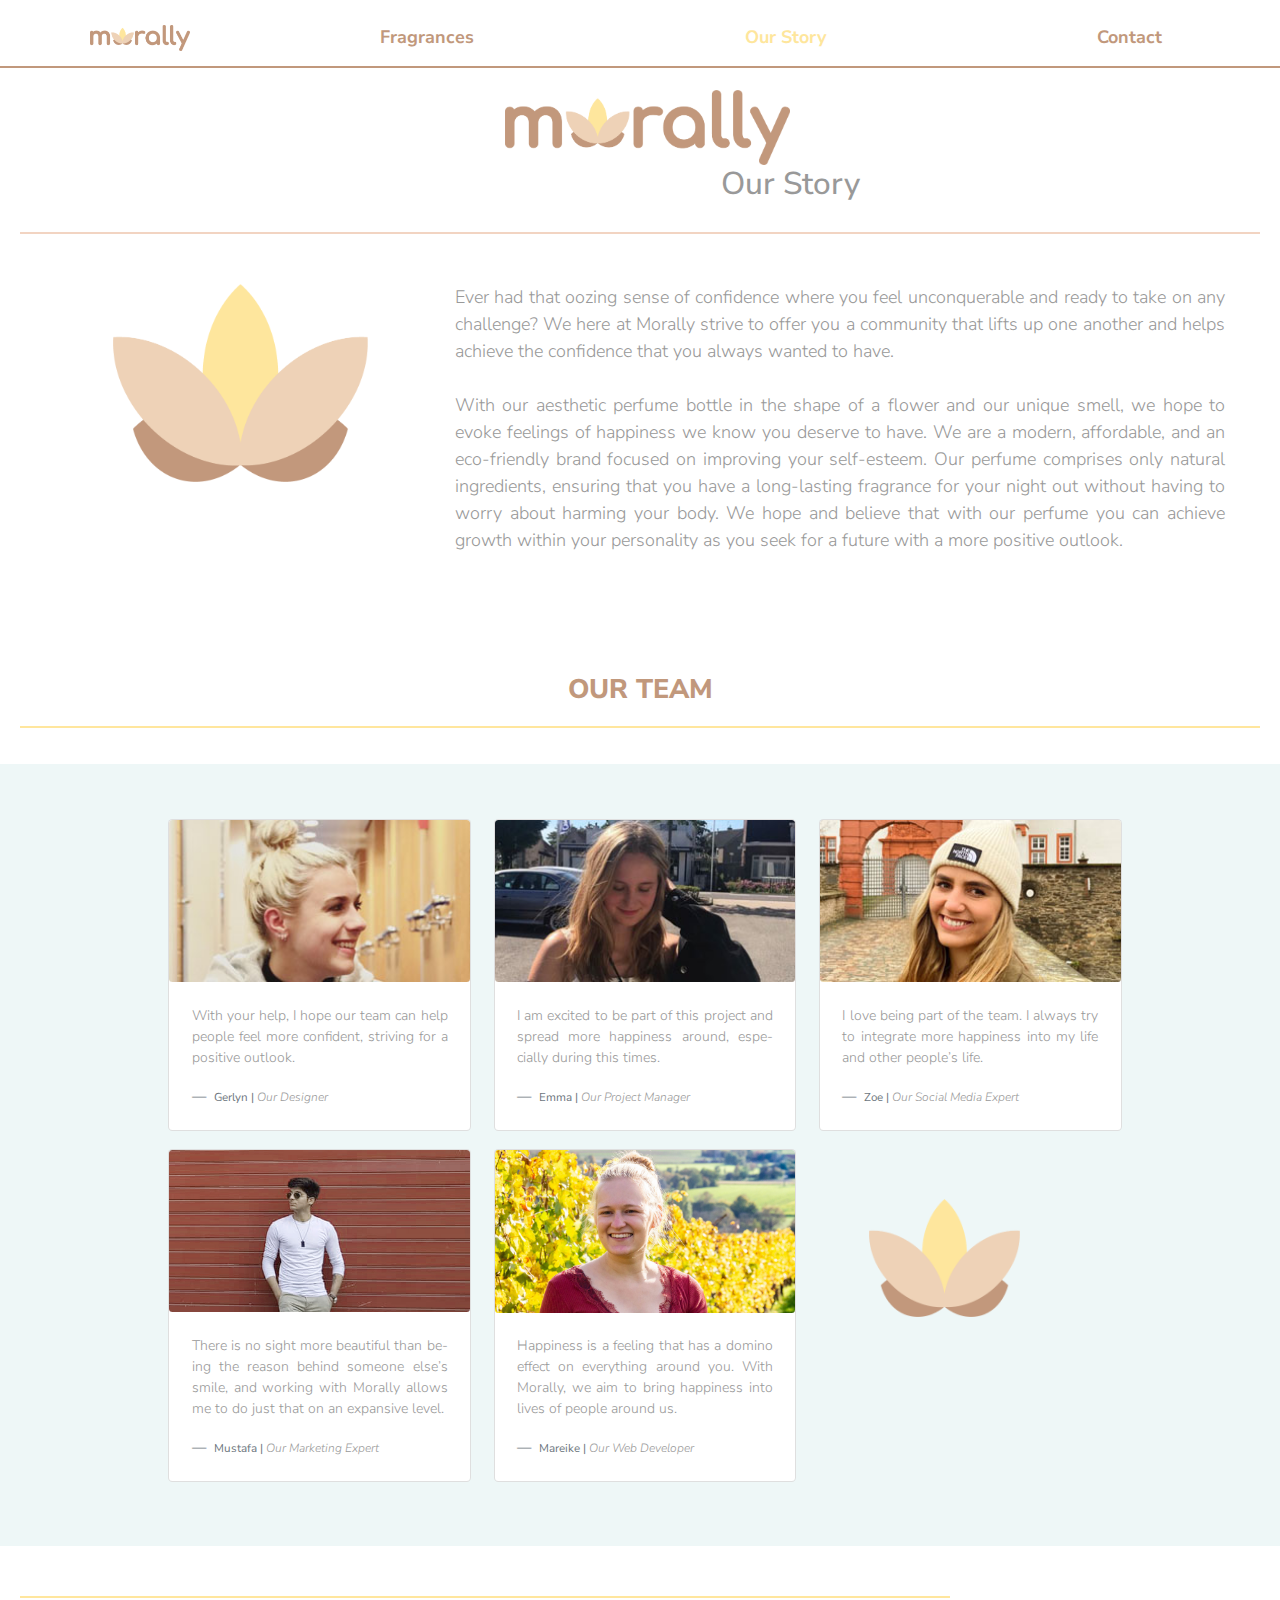
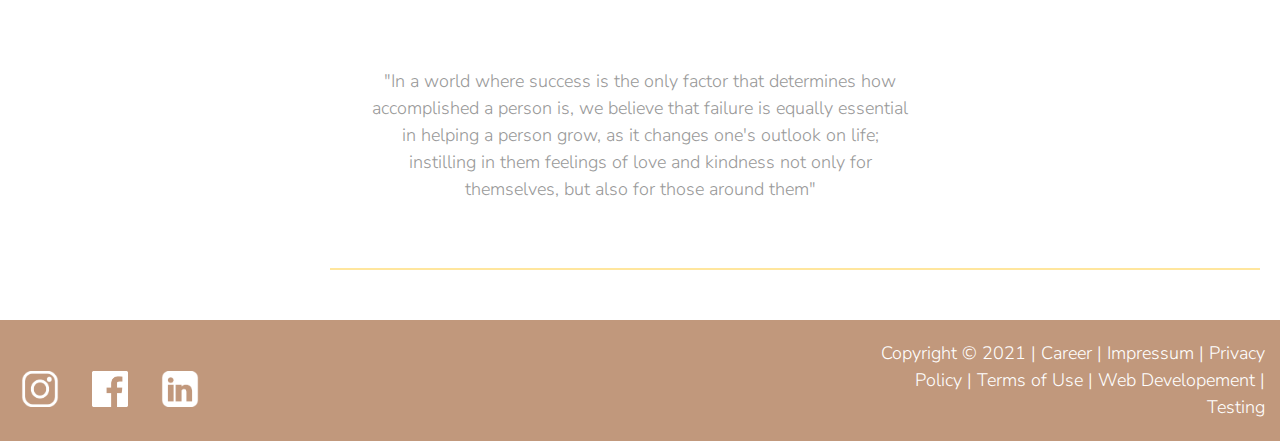
==== commit e5bbb0fe: "Merge branch 'master' of https://github.com/mareikex/morally" ====
--- a/about_us.html
+++ b/about_us.html
@@ -33,8 +33,8 @@
       </button>
       <div class="collapse navbar-collapse" id="navbarSupportedContent">
       <!-- <a class="flex-sm-fill text-sm-center nav-link nav-font-color" href="index.html"><img src="images/Logo_Morally.png" width="100" class="d-inline-block align-top" alt="cup"></a> -->
-      <a class="flex-sm-fill text-sm-center nav-link nav-font-color" href="product.html">Product</a>
-      <a class="flex-sm-fill text-sm-center nav-link nav-font-color2" href="about_us.html">Our Brand</a>
+      <a class="flex-sm-fill text-sm-center nav-link nav-font-color" href="product.html">Fragrances</a>
+      <a class="flex-sm-fill text-sm-center nav-link nav-font-color2" href="about_us.html">Our Story</a>
       <a class="flex-sm-fill text-sm-center nav-link nav-font-color" href="contact.html">Contact</a>
     </div>
   </nav>
@@ -45,7 +45,7 @@
           <div class="row justify-content-center text-center border-headline-3">
             <div class="col-md-6 offset-md-3">
               <img src="images/Logo_Morally.png" class="Logo d-block w-50 img-fluid" alt="Morally">
-              <h3>Our Brand</h3>
+              <h3>Our Story</h3>
             </div>
           </div>
         </div>
--- a/css/styles.css
+++ b/css/styles.css
@@ -411,3 +411,6 @@
 .carousel-control-next-icon {
   color: black;
 }
+.logo-size {
+  width: 255px;
+}